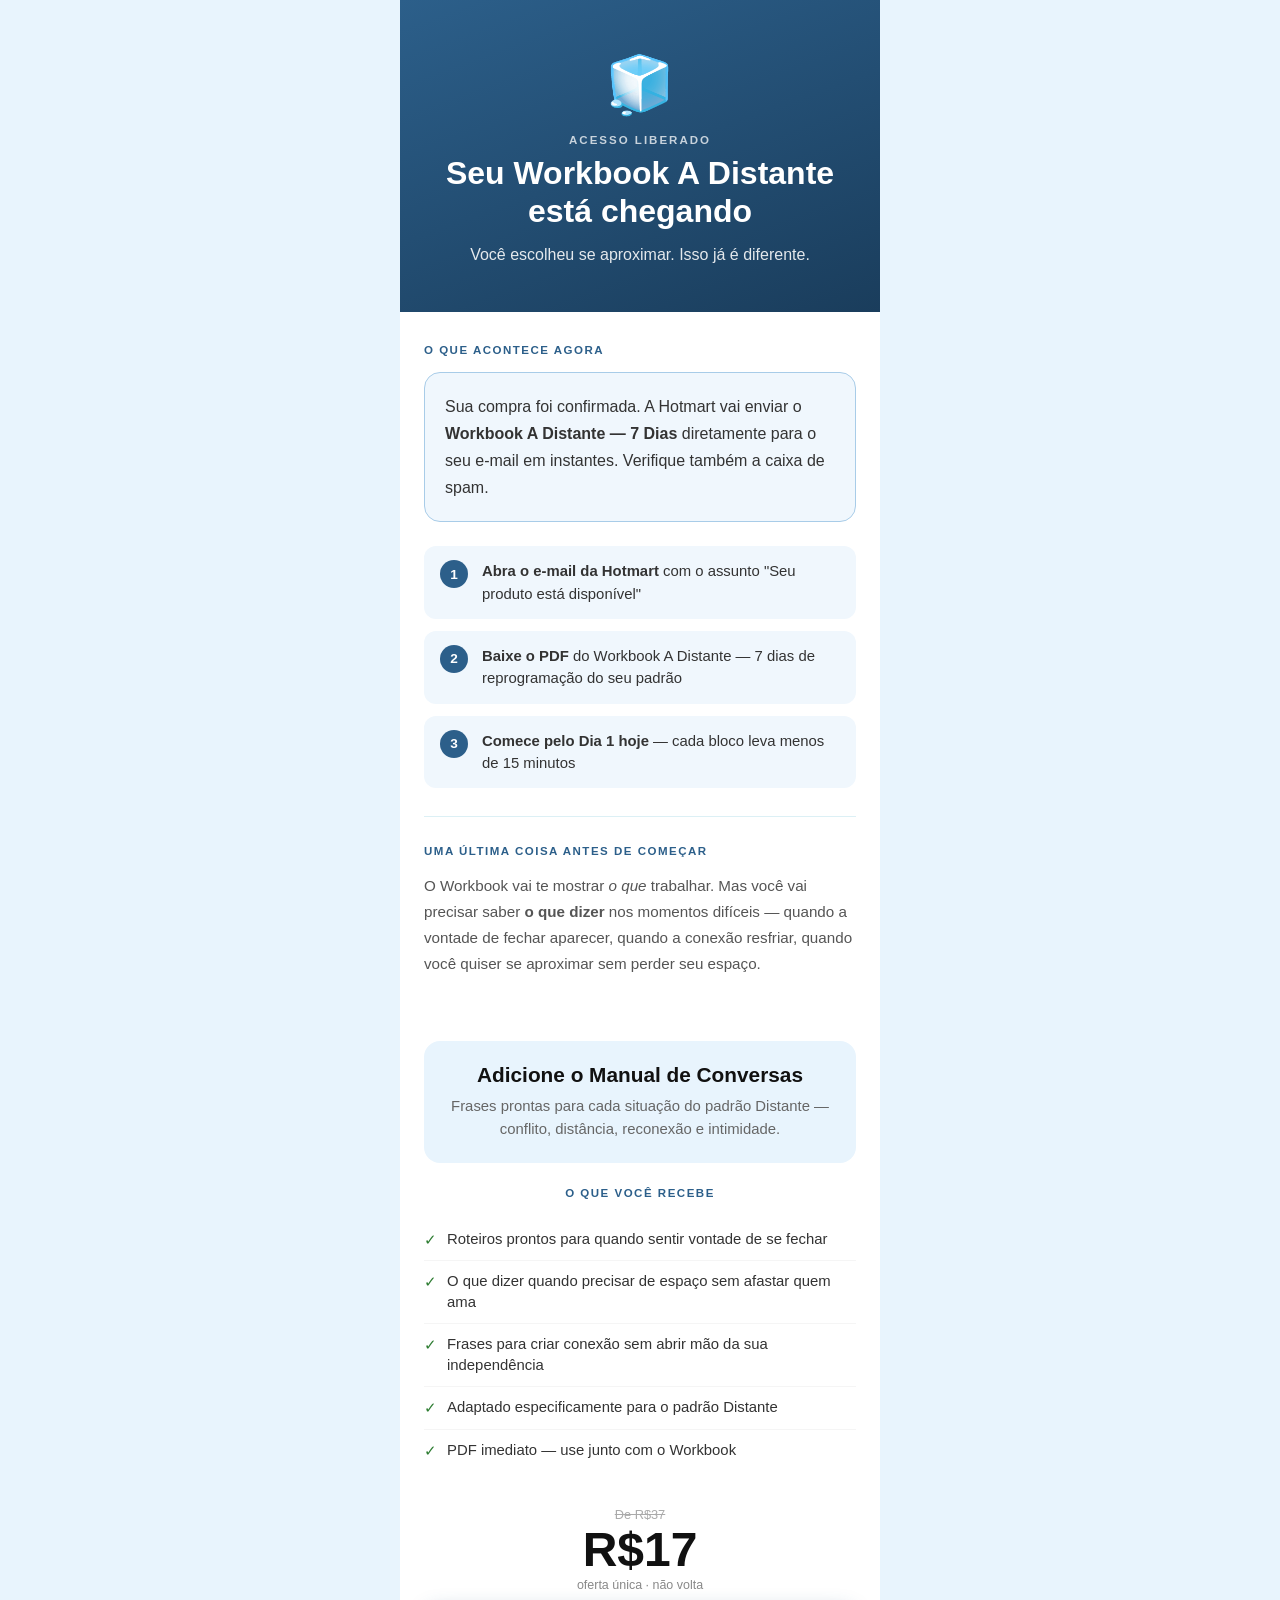
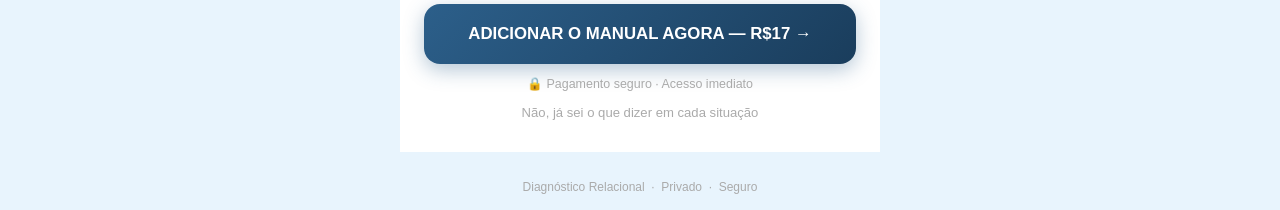
==== entrega-distante.html @ 166bffca "feat: funil completo ÔÇö entrega por perfil + links hotmart" ====
<!DOCTYPE html>
<html lang="pt-BR">
<head>
  <meta charset="UTF-8">
  <meta name="viewport" content="width=device-width, initial-scale=1.0">
  <title>Acesso Liberado — Workbook A Distante</title>
  <link rel="stylesheet" href="style.css">
  <style>
    body { background: #E8F4FD; }
    .hero { background: linear-gradient(160deg, #2C5F8A 0%, #1A3D5C 100%); color:#FFF; text-align:center; padding:52px 24px 44px; }
    .hero-emoji { font-size:3.5rem; display:block; margin-bottom:16px; }
    .hero-label { font-size:0.72rem; font-weight:700; text-transform:uppercase; letter-spacing:2px; opacity:0.75; margin-bottom:8px; }
    .hero-title { font-size:2rem; font-weight:900; line-height:1.2; margin-bottom:12px; }
    .hero-sub { font-size:1rem; opacity:0.88; line-height:1.55; }
    .content { background:#FFF; padding:32px 24px; }
    .section-title { font-size:0.72rem; font-weight:700; text-transform:uppercase; letter-spacing:1.5px; color:#2C5F8A; margin-bottom:16px; }
    .confirm-box { background:#F0F7FD; border:1.5px solid #A8CCE8; border-radius:16px; padding:20px; margin-bottom:24px; }
    .confirm-box p { font-size:1rem; color:#333; line-height:1.7; margin:0; }
    .steps { display:flex; flex-direction:column; gap:12px; margin-bottom:24px; }
    .step { display:flex; gap:14px; align-items:flex-start; padding:14px 16px; background:#F0F7FD; border-radius:12px; }
    .step-num { width:28px; height:28px; border-radius:50%; background:#2C5F8A; color:#FFF; font-weight:800; font-size:0.85rem; display:flex; align-items:center; justify-content:center; flex-shrink:0; }
    .step-text { font-size:0.93rem; color:#333; line-height:1.5; }
    .divider { height:1px; background:#DCF0F5; margin:28px 0; }
    .oto-section { background:#FFF; padding:32px 24px; }
    .oto-hook { background:#E8F4FD; border-radius:16px; padding:22px; text-align:center; margin-bottom:24px; }
    .oto-hook-title { font-size:1.3rem; font-weight:800; color:#111; margin-bottom:8px; }
    .oto-hook-sub { font-size:0.93rem; color:#666; line-height:1.55; }
    .price-block { text-align:center; padding:16px 0 4px; }
    .price-from { font-size:0.8rem; color:#AAA; text-decoration:line-through; margin-bottom:4px; }
    .price-main { font-size:3rem; font-weight:900; color:#111; line-height:1; }
    .price-note { font-size:0.78rem; color:#888; margin-top:4px; }
    .features-list { list-style:none; margin:20px 0; }
    .features-list li { display:flex; align-items:flex-start; gap:10px; padding:10px 0; border-bottom:1px solid #F5F5F5; font-size:0.93rem; color:#333; line-height:1.4; }
    .features-list li:last-child { border-bottom:none; }
    .fi-check { color:#2E7D32; flex-shrink:0; margin-top:1px; }
    .btn-oto { display:block; width:100%; padding:20px; background:linear-gradient(135deg,#2C5F8A,#1A3D5C); color:#FFF; border:none; border-radius:16px; font-size:1.05rem; font-weight:800; text-align:center; text-decoration:none; box-shadow:0 6px 20px rgba(44,95,138,0.35); margin-top:8px; }
    .btn-skip { display:block; text-align:center; font-size:0.82rem; color:#AAA; margin-top:14px; text-decoration:none; }
    .guarantee { text-align:center; font-size:0.78rem; color:#AAA; margin-top:12px; }
    .footer { text-align:center; padding:28px 24px 16px; font-size:0.75rem; color:#AAA; }
  </style>
</head>
<body>

<div class="page-wrap" style="padding:0;max-width:480px;">

  <div class="hero">
    <span class="hero-emoji">🧊</span>
    <p class="hero-label">Acesso liberado</p>
    <h1 class="hero-title">Seu Workbook A Distante está chegando</h1>
    <p class="hero-sub">Você escolheu se aproximar. Isso já é diferente.</p>
  </div>

  <div class="content">
    <p class="section-title">O que acontece agora</p>

    <div class="confirm-box">
      <p>Sua compra foi confirmada. A Hotmart vai enviar o <strong>Workbook A Distante — 7 Dias</strong> diretamente para o seu e-mail em instantes. Verifique também a caixa de spam.</p>
    </div>

    <div class="steps">
      <div class="step">
        <div class="step-num">1</div>
        <p class="step-text"><strong>Abra o e-mail da Hotmart</strong> com o assunto "Seu produto está disponível"</p>
      </div>
      <div class="step">
        <div class="step-num">2</div>
        <p class="step-text"><strong>Baixe o PDF</strong> do Workbook A Distante — 7 dias de reprogramação do seu padrão</p>
      </div>
      <div class="step">
        <div class="step-num">3</div>
        <p class="step-text"><strong>Comece pelo Dia 1 hoje</strong> — cada bloco leva menos de 15 minutos</p>
      </div>
    </div>

    <div class="divider"></div>
    <p class="section-title">Uma última coisa antes de começar</p>
    <p style="font-size:0.95rem;color:#555;line-height:1.7;">O Workbook vai te mostrar <em>o que</em> trabalhar. Mas você vai precisar saber <strong>o que dizer</strong> nos momentos difíceis — quando a vontade de fechar aparecer, quando a conexão resfriar, quando você quiser se aproximar sem perder seu espaço.</p>
  </div>

  <div class="oto-section">
    <div class="oto-hook">
      <p class="oto-hook-title">Adicione o Manual de Conversas</p>
      <p class="oto-hook-sub">Frases prontas para cada situação do padrão Distante — conflito, distância, reconexão e intimidade.</p>
    </div>

    <p class="section-title" style="text-align:center;">O que você recebe</p>
    <ul class="features-list">
      <li><span class="fi-check">✓</span> Roteiros prontos para quando sentir vontade de se fechar</li>
      <li><span class="fi-check">✓</span> O que dizer quando precisar de espaço sem afastar quem ama</li>
      <li><span class="fi-check">✓</span> Frases para criar conexão sem abrir mão da sua independência</li>
      <li><span class="fi-check">✓</span> Adaptado especificamente para o padrão Distante</li>
      <li><span class="fi-check">✓</span> PDF imediato — use junto com o Workbook</li>
    </ul>

    <div class="price-block">
      <p class="price-from">De R$37</p>
      <p class="price-main">R$17</p>
      <p class="price-note">oferta única · não volta</p>
    </div>

    <a href="https://go.hotmart.com/G105624436K" class="btn-oto">ADICIONAR O MANUAL AGORA — R$17 →</a>
    <p class="guarantee">🔒 Pagamento seguro · Acesso imediato</p>
    <a href="#" class="btn-skip" onclick="return false;">Não, já sei o que dizer em cada situação</a>
  </div>

  <div class="footer">Diagnóstico Relacional &nbsp;·&nbsp; Privado &nbsp;·&nbsp; Seguro</div>
</div>

</body>
</html>
---- style.css ----
/* ================================================
   FUNIL QUIZ — DIAGNÓSTICO RELACIONAL
   style.css — Mobile First
   ================================================ */

/* --- Reset & Base --- */
*, *::before, *::after { margin: 0; padding: 0; box-sizing: border-box; }
html { font-size: 16px; -webkit-text-size-adjust: 100%; }
body {
  font-family: -apple-system, BlinkMacSystemFont, 'Segoe UI', Helvetica, Arial, sans-serif;
  background: #F9F6F2;
  color: #1A1A1A;
  min-height: 100vh;
  -webkit-font-smoothing: antialiased;
}
img { max-width: 100%; display: block; }
a { color: inherit; text-decoration: none; }

/* --- Layout --- */
.page-wrap {
  max-width: 480px;
  margin: 0 auto;
  padding: 24px 20px 48px;
  min-height: 100vh;
}
.page-center {
  display: flex;
  flex-direction: column;
  align-items: center;
  justify-content: center;
  min-height: 100vh;
  padding: 24px 20px;
  max-width: 480px;
  margin: 0 auto;
}

/* --- Typography --- */
.headline {
  font-size: 1.75rem;
  font-weight: 800;
  line-height: 1.2;
  color: #111;
  letter-spacing: -0.3px;
}
.subheadline {
  font-size: 1.05rem;
  line-height: 1.55;
  color: #555;
}
.body-text {
  font-size: 1rem;
  line-height: 1.7;
  color: #333;
}
.small-text {
  font-size: 0.8rem;
  color: #888;
  line-height: 1.4;
}
.label-text {
  font-size: 0.7rem;
  font-weight: 700;
  text-transform: uppercase;
  letter-spacing: 1.2px;
}

/* --- Cards --- */
.card {
  background: #FFF;
  border-radius: 20px;
  padding: 28px 24px;
  box-shadow: 0 2px 20px rgba(0,0,0,0.06);
}
.card-sm {
  background: #FFF;
  border-radius: 16px;
  padding: 16px 20px;
  box-shadow: 0 1px 8px rgba(0,0,0,0.05);
}

/* --- Buttons --- */
.btn {
  display: block;
  width: 100%;
  padding: 18px 24px;
  border: none;
  border-radius: 14px;
  font-size: 1rem;
  font-weight: 700;
  text-align: center;
  cursor: pointer;
  text-decoration: none;
  transition: transform 0.1s ease, box-shadow 0.2s ease;
  letter-spacing: 0.2px;
  line-height: 1.2;
}
.btn:active { transform: scale(0.97); }

.btn-dark {
  background: #111;
  color: #FFF;
  box-shadow: 0 4px 16px rgba(0,0,0,0.2);
}
.btn-dark:hover { box-shadow: 0 6px 20px rgba(0,0,0,0.28); }

.btn-outline {
  background: transparent;
  color: #111;
  border: 2px solid #DDD;
}

.btn-profile {
  background: var(--primary);
  color: #FFF;
  box-shadow: 0 4px 16px rgba(0,0,0,0.2);
}

.btn-share {
  background: #F2F2F2;
  color: #333;
  border: 1.5px solid #E0E0E0;
  font-size: 0.95rem;
}

/* --- Badge --- */
.badge {
  display: inline-block;
  padding: 5px 14px;
  border-radius: 30px;
  font-size: 0.7rem;
  font-weight: 700;
  text-transform: uppercase;
  letter-spacing: 1px;
}
.badge-neutral { background: #F0F0F0; color: #666; }

/* --- Spacers --- */
.mt-4  { margin-top: 4px; }
.mt-8  { margin-top: 8px; }
.mt-12 { margin-top: 12px; }
.mt-16 { margin-top: 16px; }
.mt-20 { margin-top: 20px; }
.mt-24 { margin-top: 24px; }
.mt-32 { margin-top: 32px; }
.mt-40 { margin-top: 40px; }
.mb-8  { margin-bottom: 8px; }
.mb-16 { margin-bottom: 16px; }
.mb-24 { margin-bottom: 24px; }

/* --- Divider --- */
.divider {
  height: 1px;
  background: #EEE;
  margin: 28px 0;
}

/* --- Utility --- */
.text-center { text-align: center; }
.text-muted   { color: #888; }
.w-full { width: 100%; }
.flex-center { display: flex; align-items: center; justify-content: center; gap: 8px; }

/* --- Progress Bar (Quiz) --- */
.progress-wrap {
  position: fixed;
  top: 0; left: 0; right: 0;
  z-index: 100;
  background: #FFF;
  padding: 12px 20px 10px;
  box-shadow: 0 1px 8px rgba(0,0,0,0.06);
}
.progress-bar-bg {
  background: #EEE;
  border-radius: 10px;
  height: 6px;
  overflow: hidden;
}
.progress-bar-fill {
  height: 100%;
  border-radius: 10px;
  background: linear-gradient(90deg, #C8956C, #8B1A2C);
  transition: width 0.4s ease;
}
.progress-label {
  font-size: 0.72rem;
  font-weight: 600;
  color: #999;
  text-align: right;
  margin-top: 5px;
}

/* --- Quiz Question --- */
.quiz-wrap {
  max-width: 480px;
  margin: 0 auto;
  padding: 100px 20px 48px;
}
.question-card {
  background: #FFF;
  border-radius: 24px;
  padding: 32px 24px 24px;
  box-shadow: 0 4px 24px rgba(0,0,0,0.08);
  animation: fadeUp 0.3s ease;
}
@keyframes fadeUp {
  from { opacity: 0; transform: translateY(12px); }
  to   { opacity: 1; transform: translateY(0); }
}
.question-text {
  font-size: 1.15rem;
  font-weight: 700;
  line-height: 1.4;
  color: #111;
  margin-bottom: 24px;
}
.options-list { list-style: none; display: flex; flex-direction: column; gap: 10px; }
.option-item {
  padding: 16px 18px;
  border-radius: 12px;
  border: 2px solid #EEE;
  background: #FFF;
  cursor: pointer;
  font-size: 0.95rem;
  line-height: 1.4;
  color: #222;
  transition: border-color 0.15s, background 0.15s, transform 0.1s;
  user-select: none;
}
.option-item:active { transform: scale(0.98); }
.option-item.selected {
  border-color: #111;
  background: #111;
  color: #FFF;
}
.option-item:hover:not(.selected) { border-color: #BBB; background: #FAFAFA; }

/* --- Profile Page Hero --- */
.profile-hero {
  background: var(--primary);
  color: #FFF;
  text-align: center;
  padding: 48px 24px 40px;
}
.profile-emoji {
  font-size: 3.5rem;
  margin-bottom: 16px;
  display: block;
}
.profile-name {
  font-size: 2rem;
  font-weight: 800;
  letter-spacing: -0.5px;
  margin-bottom: 8px;
}
.profile-tagline {
  font-size: 1rem;
  opacity: 0.85;
  line-height: 1.5;
}

/* --- Profile Colors --- */
.theme-guardia  { --primary: #C8956C; --light: #F5EDE0; --dark: #7A4E2D; }
.theme-tempestade { --primary: #8B1A2C; --light: #FDEEF0; --dark: #5C0F1C; }
.theme-distante  { --primary: #2C5F8A; --light: #E8F4FD; --dark: #1A3D5C; }

/* --- Offer Section --- */
.offer-section {
  background: #FFF;
  border-radius: 20px;
  padding: 28px 24px;
  box-shadow: 0 4px 24px rgba(0,0,0,0.08);
  text-align: center;
}
.price-display {
  display: flex;
  align-items: baseline;
  justify-content: center;
  gap: 6px;
  margin: 16px 0;
}
.price-currency { font-size: 1.1rem; font-weight: 700; color: #111; }
.price-value    { font-size: 3rem; font-weight: 800; color: #111; line-height: 1; }
.price-original { font-size: 0.9rem; text-decoration: line-through; color: #AAA; }
.offer-features { list-style: none; text-align: left; margin: 20px 0; }
.offer-features li {
  padding: 8px 0;
  font-size: 0.95rem;
  color: #333;
  border-bottom: 1px solid #F5F5F5;
  display: flex;
  align-items: flex-start;
  gap: 10px;
}
.offer-features li:last-child { border-bottom: none; }
.check { color: #2E7D32; font-size: 1rem; flex-shrink: 0; margin-top: 1px; }

/* --- Testimonial --- */
.testimonial {
  background: #FFF;
  border-radius: 16px;
  padding: 20px;
  border-left: 3px solid var(--primary, #111);
}
.testimonial-text { font-size: 0.95rem; font-style: italic; color: #333; line-height: 1.6; }
.testimonial-author { font-size: 0.8rem; font-weight: 700; color: #888; margin-top: 8px; }

/* --- Loading Screen --- */
.loading-screen {
  display: flex;
  flex-direction: column;
  align-items: center;
  justify-content: center;
  min-height: 100vh;
  text-align: center;
  padding: 40px 24px;
  background: #F9F6F2;
}
.spinner {
  width: 48px; height: 48px;
  border: 4px solid #EEE;
  border-top-color: #8B1A2C;
  border-radius: 50%;
  animation: spin 0.8s linear infinite;
  margin: 0 auto 24px;
}
@keyframes spin { to { transform: rotate(360deg); } }

/* --- Entrega Page --- */
.entrega-hero {
  text-align: center;
  padding: 40px 24px 32px;
}
.entrega-icon { font-size: 4rem; margin-bottom: 16px; }

/* --- Share Toast --- */
.toast {
  position: fixed;
  bottom: 24px; left: 50%;
  transform: translateX(-50%) translateY(80px);
  background: #111;
  color: #FFF;
  padding: 12px 24px;
  border-radius: 30px;
  font-size: 0.88rem;
  font-weight: 600;
  opacity: 0;
  transition: transform 0.3s ease, opacity 0.3s ease;
  white-space: nowrap;
  z-index: 999;
  pointer-events: none;
}
.toast.show {
  opacity: 1;
  transform: translateX(-50%) translateY(0);
}

/* --- Responsive tweaks for slightly larger screens --- */
@media (min-width: 481px) {
  .page-wrap, .quiz-wrap, .page-center {
    border-radius: 0;
  }
}
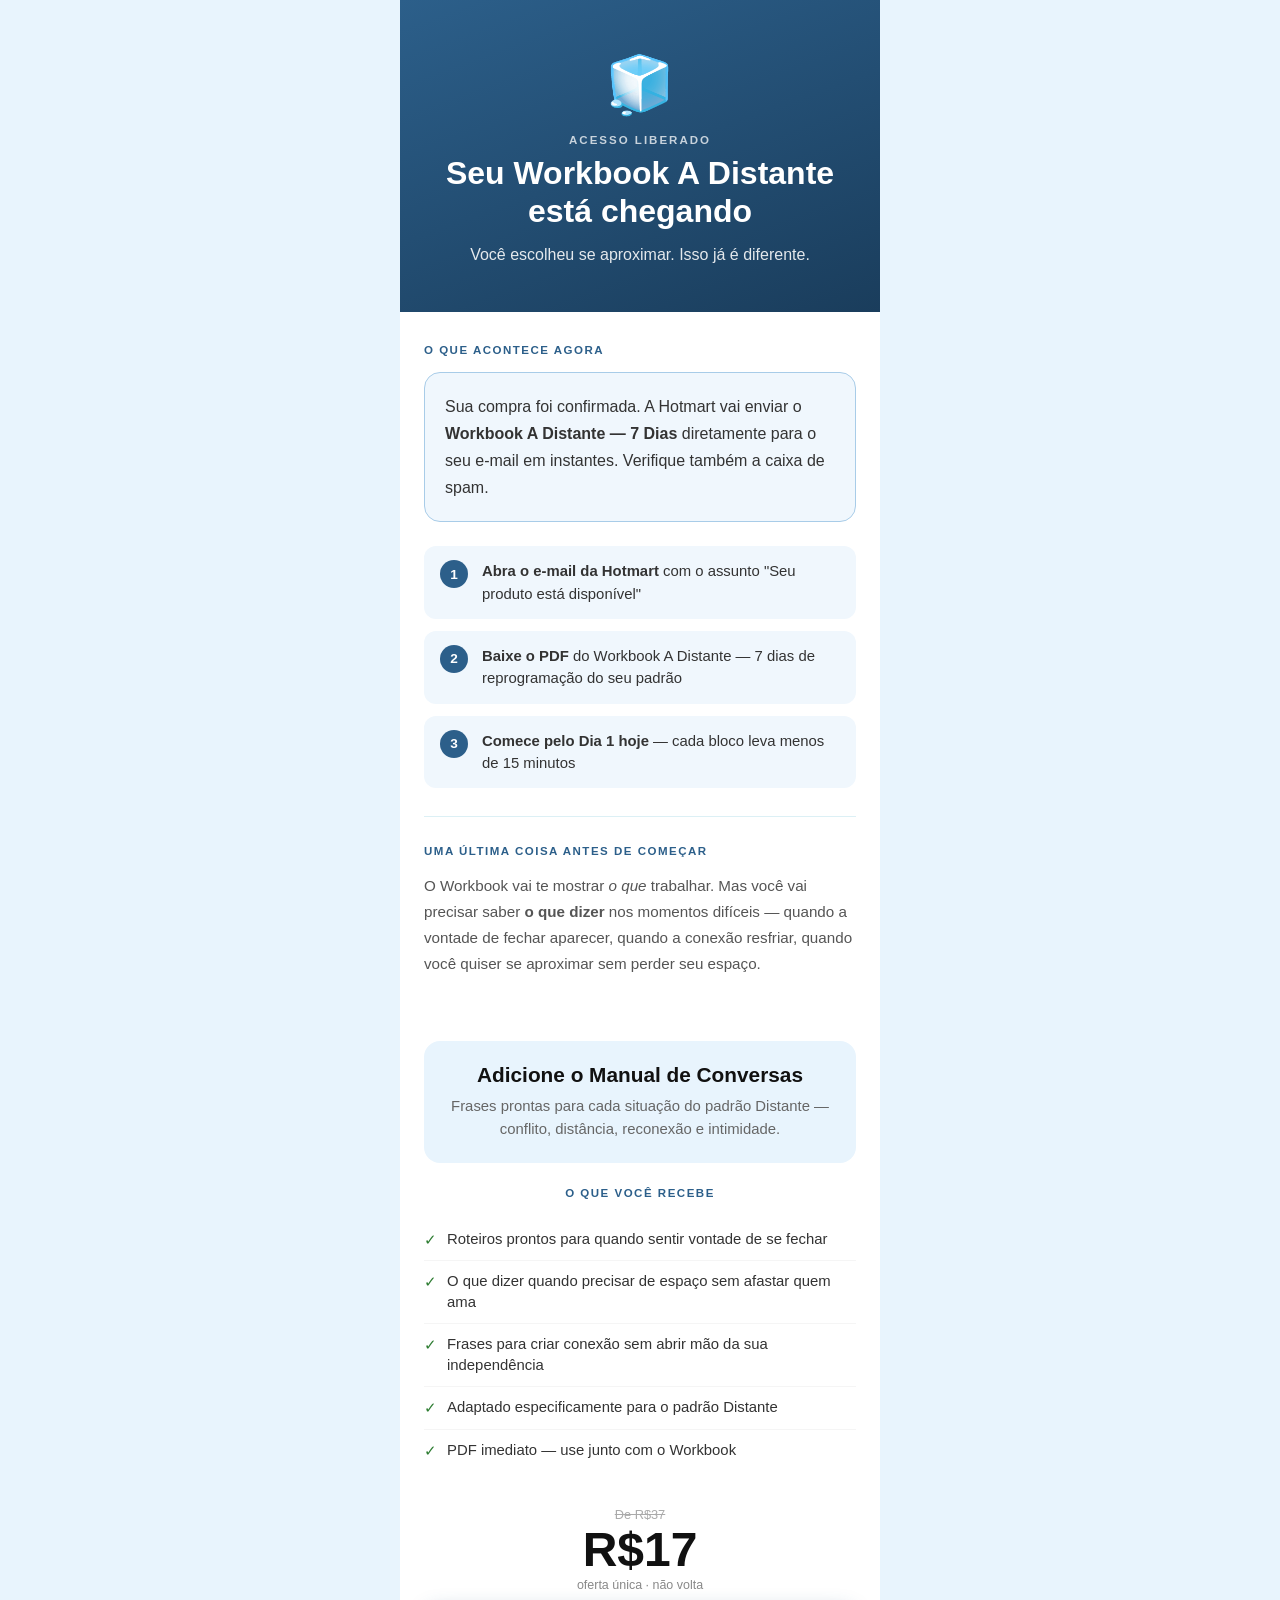
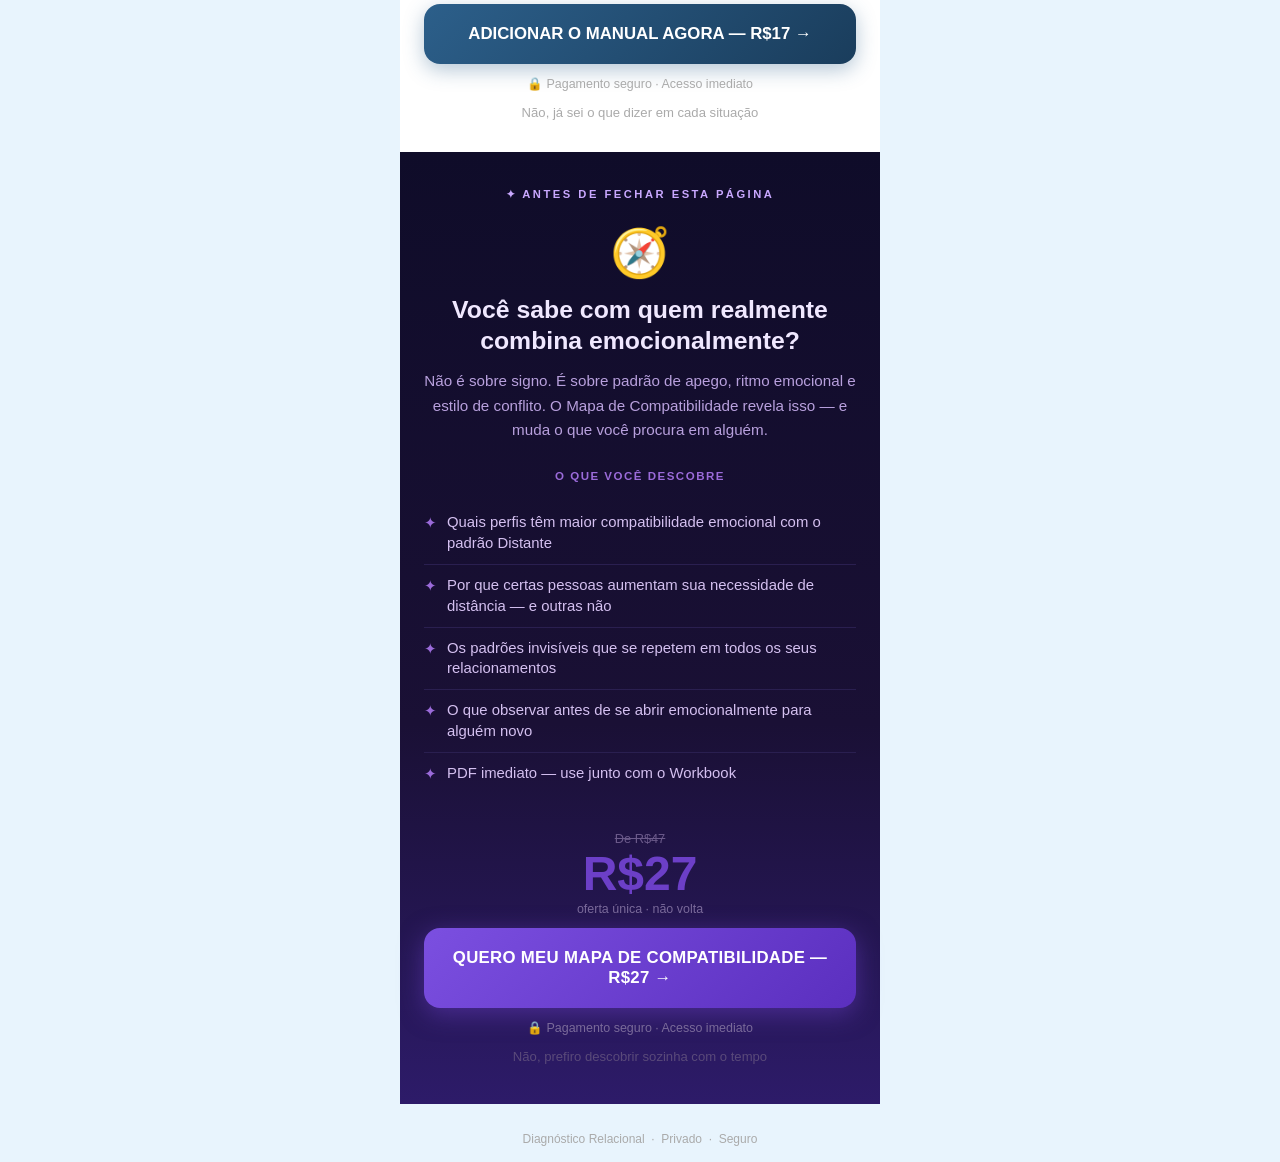
==== commit 4d5c6d28: "feat: OTO2 Mapa de Compatibilidade + entrega-mapa.html" ====
--- a/entrega-distante.html
+++ b/entrega-distante.html
@@ -37,6 +37,20 @@
     .btn-skip { display:block; text-align:center; font-size:0.82rem; color:#AAA; margin-top:14px; text-decoration:none; }
     .guarantee { text-align:center; font-size:0.78rem; color:#AAA; margin-top:12px; }
     .footer { text-align:center; padding:28px 24px 16px; font-size:0.75rem; color:#AAA; }
+    /* ── OTO 2: MAPA ─────────────────────────────── */
+    .oto2-section { background:linear-gradient(180deg,#0F0C29 0%,#1A1035 60%,#2D1B69 100%); padding:36px 24px 40px; }
+    .oto2-tag { text-align:center; font-size:0.7rem; font-weight:700; letter-spacing:2.5px; text-transform:uppercase; color:#C9A8FF; margin-bottom:24px; }
+    .oto2-hook { text-align:center; margin-bottom:28px; }
+    .oto2-emoji { font-size:3rem; display:block; margin-bottom:14px; }
+    .oto2-title { font-size:1.55rem; font-weight:900; color:#F0E8FF; line-height:1.25; margin-bottom:12px; }
+    .oto2-sub { font-size:0.95rem; color:#B8A0DD; line-height:1.6; }
+    .oto2-section .section-title { color:#9B6BDA !important; }
+    .oto2-section .features-list li { border-bottom-color:#2A1F50; color:#D4C0F0; }
+    .oto2-section .price-from { color:#6B5A8A; }
+    .oto2-section .price-note { color:#7A6A9A; }
+    .oto2-section .guarantee { color:#7A6A9A; }
+    .oto2-section .btn-skip { color:#5A4A7A; }
+    .btn-oto2 { display:block; width:100%; padding:20px; background:linear-gradient(135deg,#7B4FE0,#5B2FBF); color:#FFF; border:none; border-radius:16px; font-size:1.05rem; font-weight:800; text-align:center; text-decoration:none; box-shadow:0 6px 24px rgba(108,63,199,0.5); margin-top:8px; letter-spacing:0.3px; }
   </style>
 </head>
 <body>
@@ -103,6 +117,37 @@
     <a href="#" class="btn-skip" onclick="return false;">Não, já sei o que dizer em cada situação</a>
   </div>
 
+  <!-- ═══════════════════════════════════════════ -->
+  <!-- OTO 2 — MAPA DE COMPATIBILIDADE           -->
+  <!-- ═══════════════════════════════════════════ -->
+  <div class="oto2-section">
+    <div class="oto2-tag">✦ Antes de fechar esta página</div>
+    <div class="oto2-hook">
+      <span class="oto2-emoji">🧭</span>
+      <h2 class="oto2-title">Você sabe com quem realmente combina emocionalmente?</h2>
+      <p class="oto2-sub">Não é sobre signo. É sobre padrão de apego, ritmo emocional e estilo de conflito. O Mapa de Compatibilidade revela isso — e muda o que você procura em alguém.</p>
+    </div>
+
+    <p class="section-title" style="text-align:center;color:#9B6BDA;">O que você descobre</p>
+    <ul class="features-list">
+      <li><span class="fi-check" style="color:#9B6BDA;">✦</span> Quais perfis têm maior compatibilidade emocional com o padrão Distante</li>
+      <li><span class="fi-check" style="color:#9B6BDA;">✦</span> Por que certas pessoas aumentam sua necessidade de distância — e outras não</li>
+      <li><span class="fi-check" style="color:#9B6BDA;">✦</span> Os padrões invisíveis que se repetem em todos os seus relacionamentos</li>
+      <li><span class="fi-check" style="color:#9B6BDA;">✦</span> O que observar antes de se abrir emocionalmente para alguém novo</li>
+      <li><span class="fi-check" style="color:#9B6BDA;">✦</span> PDF imediato — use junto com o Workbook</li>
+    </ul>
+
+    <div class="price-block">
+      <p class="price-from">De R$47</p>
+      <p class="price-main" style="color:#6C3FC7;">R$27</p>
+      <p class="price-note">oferta única · não volta</p>
+    </div>
+
+    <a href="https://go.hotmart.com/L105624307I" class="btn-oto2">QUERO MEU MAPA DE COMPATIBILIDADE — R$27 →</a>
+    <p class="guarantee">🔒 Pagamento seguro · Acesso imediato</p>
+    <a href="#" class="btn-skip" onclick="return false;">Não, prefiro descobrir sozinha com o tempo</a>
+  </div>
+
   <div class="footer">Diagnóstico Relacional &nbsp;·&nbsp; Privado &nbsp;·&nbsp; Seguro</div>
 </div>
 
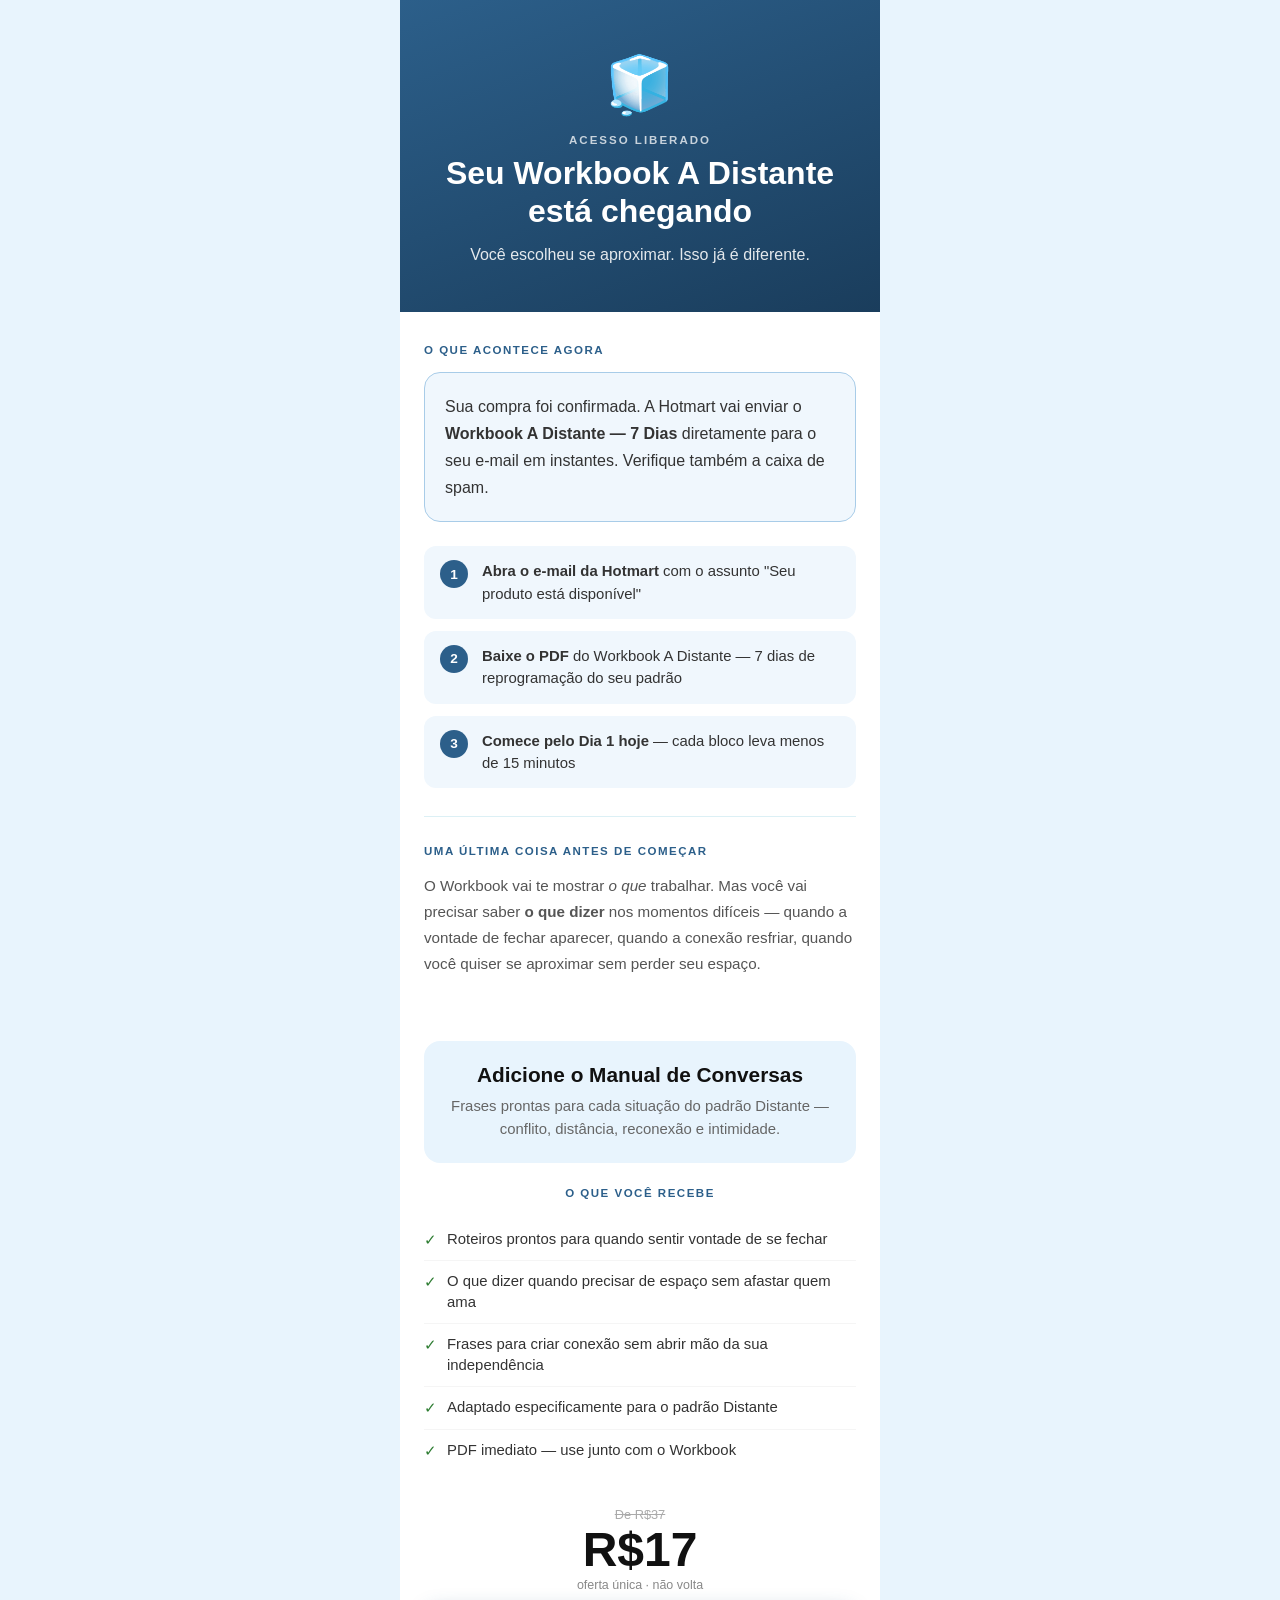
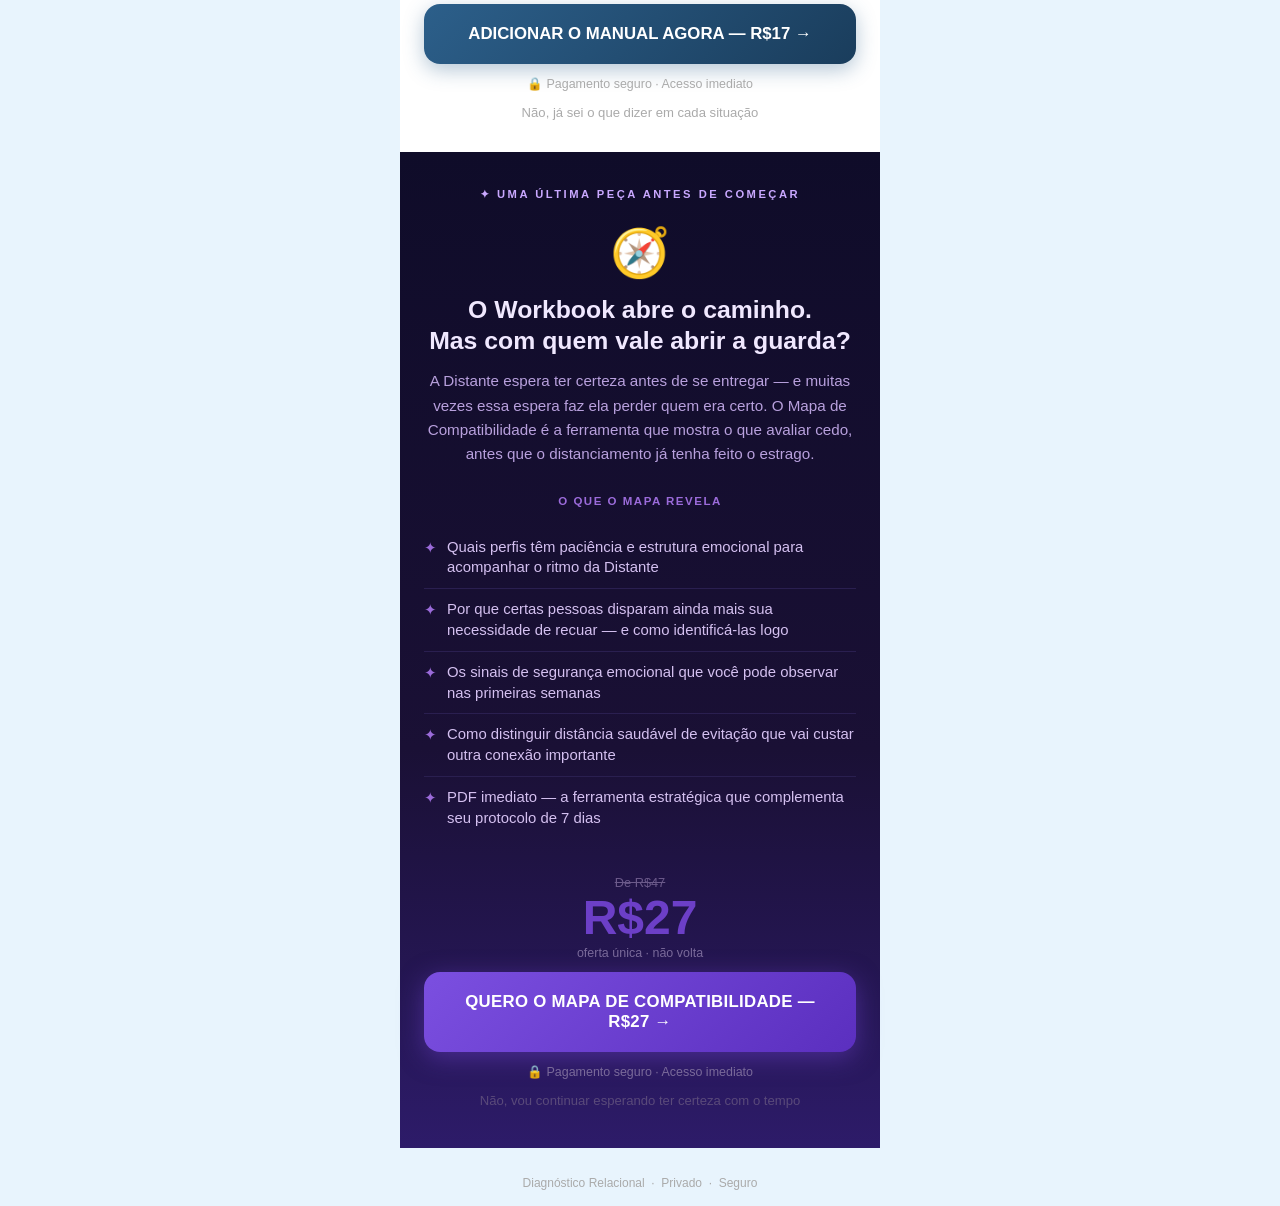
==== commit ba63d3dd: "feat: entrega pages - mapa reposicionado como ferramenta estrategica por perfil" ====
--- a/entrega-distante.html
+++ b/entrega-distante.html
@@ -121,20 +121,20 @@
   <!-- OTO 2 — MAPA DE COMPATIBILIDADE           -->
   <!-- ═══════════════════════════════════════════ -->
   <div class="oto2-section">
-    <div class="oto2-tag">✦ Antes de fechar esta página</div>
+    <div class="oto2-tag">✦ Uma última peça antes de começar</div>
     <div class="oto2-hook">
       <span class="oto2-emoji">🧭</span>
-      <h2 class="oto2-title">Você sabe com quem realmente combina emocionalmente?</h2>
-      <p class="oto2-sub">Não é sobre signo. É sobre padrão de apego, ritmo emocional e estilo de conflito. O Mapa de Compatibilidade revela isso — e muda o que você procura em alguém.</p>
+      <h2 class="oto2-title">O Workbook abre o caminho.<br>Mas com quem vale abrir a guarda?</h2>
+      <p class="oto2-sub">A Distante espera ter certeza antes de se entregar — e muitas vezes essa espera faz ela perder quem era certo. O Mapa de Compatibilidade é a ferramenta que mostra o que avaliar cedo, antes que o distanciamento já tenha feito o estrago.</p>
     </div>
 
-    <p class="section-title" style="text-align:center;color:#9B6BDA;">O que você descobre</p>
+    <p class="section-title" style="text-align:center;color:#9B6BDA;">O que o Mapa revela</p>
     <ul class="features-list">
-      <li><span class="fi-check" style="color:#9B6BDA;">✦</span> Quais perfis têm maior compatibilidade emocional com o padrão Distante</li>
-      <li><span class="fi-check" style="color:#9B6BDA;">✦</span> Por que certas pessoas aumentam sua necessidade de distância — e outras não</li>
-      <li><span class="fi-check" style="color:#9B6BDA;">✦</span> Os padrões invisíveis que se repetem em todos os seus relacionamentos</li>
-      <li><span class="fi-check" style="color:#9B6BDA;">✦</span> O que observar antes de se abrir emocionalmente para alguém novo</li>
-      <li><span class="fi-check" style="color:#9B6BDA;">✦</span> PDF imediato — use junto com o Workbook</li>
+      <li><span class="fi-check" style="color:#9B6BDA;">✦</span> Quais perfis têm paciência e estrutura emocional para acompanhar o ritmo da Distante</li>
+      <li><span class="fi-check" style="color:#9B6BDA;">✦</span> Por que certas pessoas disparam ainda mais sua necessidade de recuar — e como identificá-las logo</li>
+      <li><span class="fi-check" style="color:#9B6BDA;">✦</span> Os sinais de segurança emocional que você pode observar nas primeiras semanas</li>
+      <li><span class="fi-check" style="color:#9B6BDA;">✦</span> Como distinguir distância saudável de evitação que vai custar outra conexão importante</li>
+      <li><span class="fi-check" style="color:#9B6BDA;">✦</span> PDF imediato — a ferramenta estratégica que complementa seu protocolo de 7 dias</li>
     </ul>
 
     <div class="price-block">
@@ -143,9 +143,9 @@
       <p class="price-note">oferta única · não volta</p>
     </div>
 
-    <a href="https://go.hotmart.com/L105624307I" class="btn-oto2">QUERO MEU MAPA DE COMPATIBILIDADE — R$27 →</a>
+    <a href="https://go.hotmart.com/L105624307I" class="btn-oto2">QUERO O MAPA DE COMPATIBILIDADE — R$27 →</a>
     <p class="guarantee">🔒 Pagamento seguro · Acesso imediato</p>
-    <a href="#" class="btn-skip" onclick="return false;">Não, prefiro descobrir sozinha com o tempo</a>
+    <a href="#" class="btn-skip" onclick="return false;">Não, vou continuar esperando ter certeza com o tempo</a>
   </div>
 
   <div class="footer">Diagnóstico Relacional &nbsp;·&nbsp; Privado &nbsp;·&nbsp; Seguro</div>
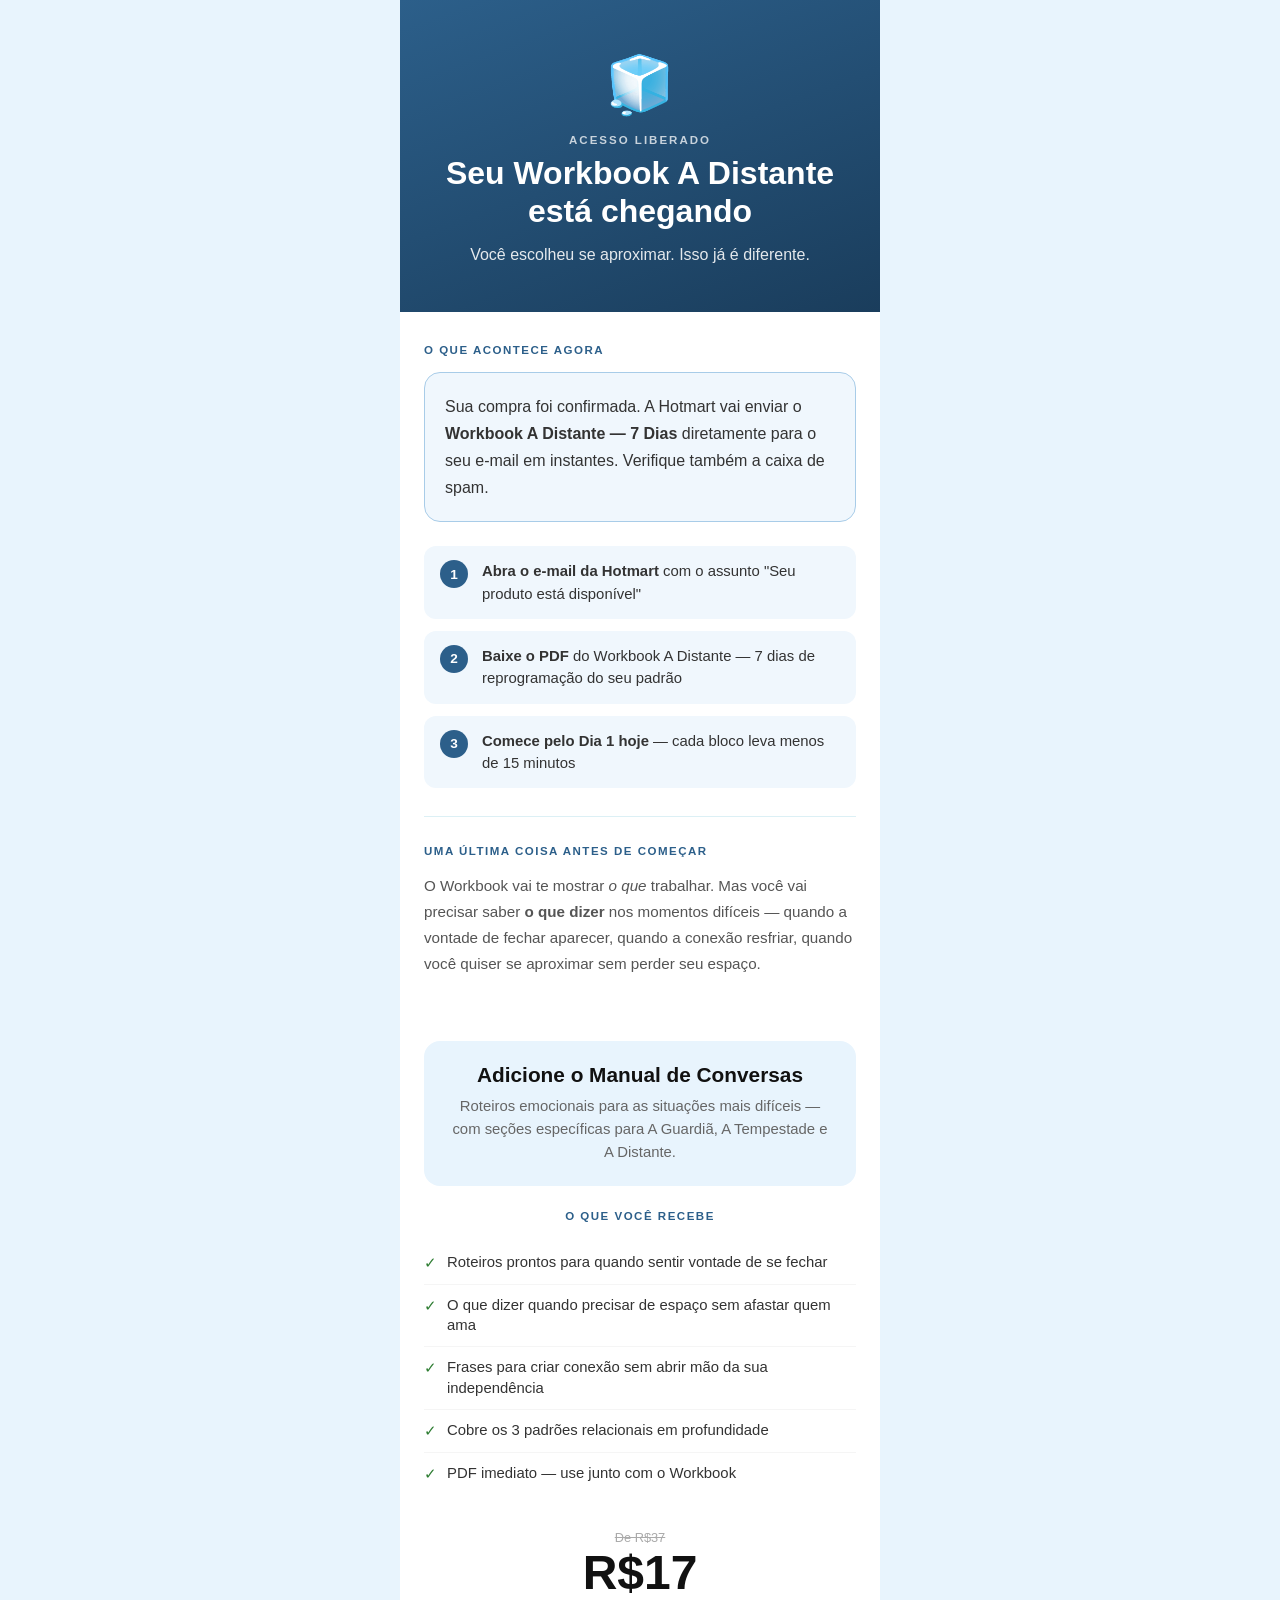
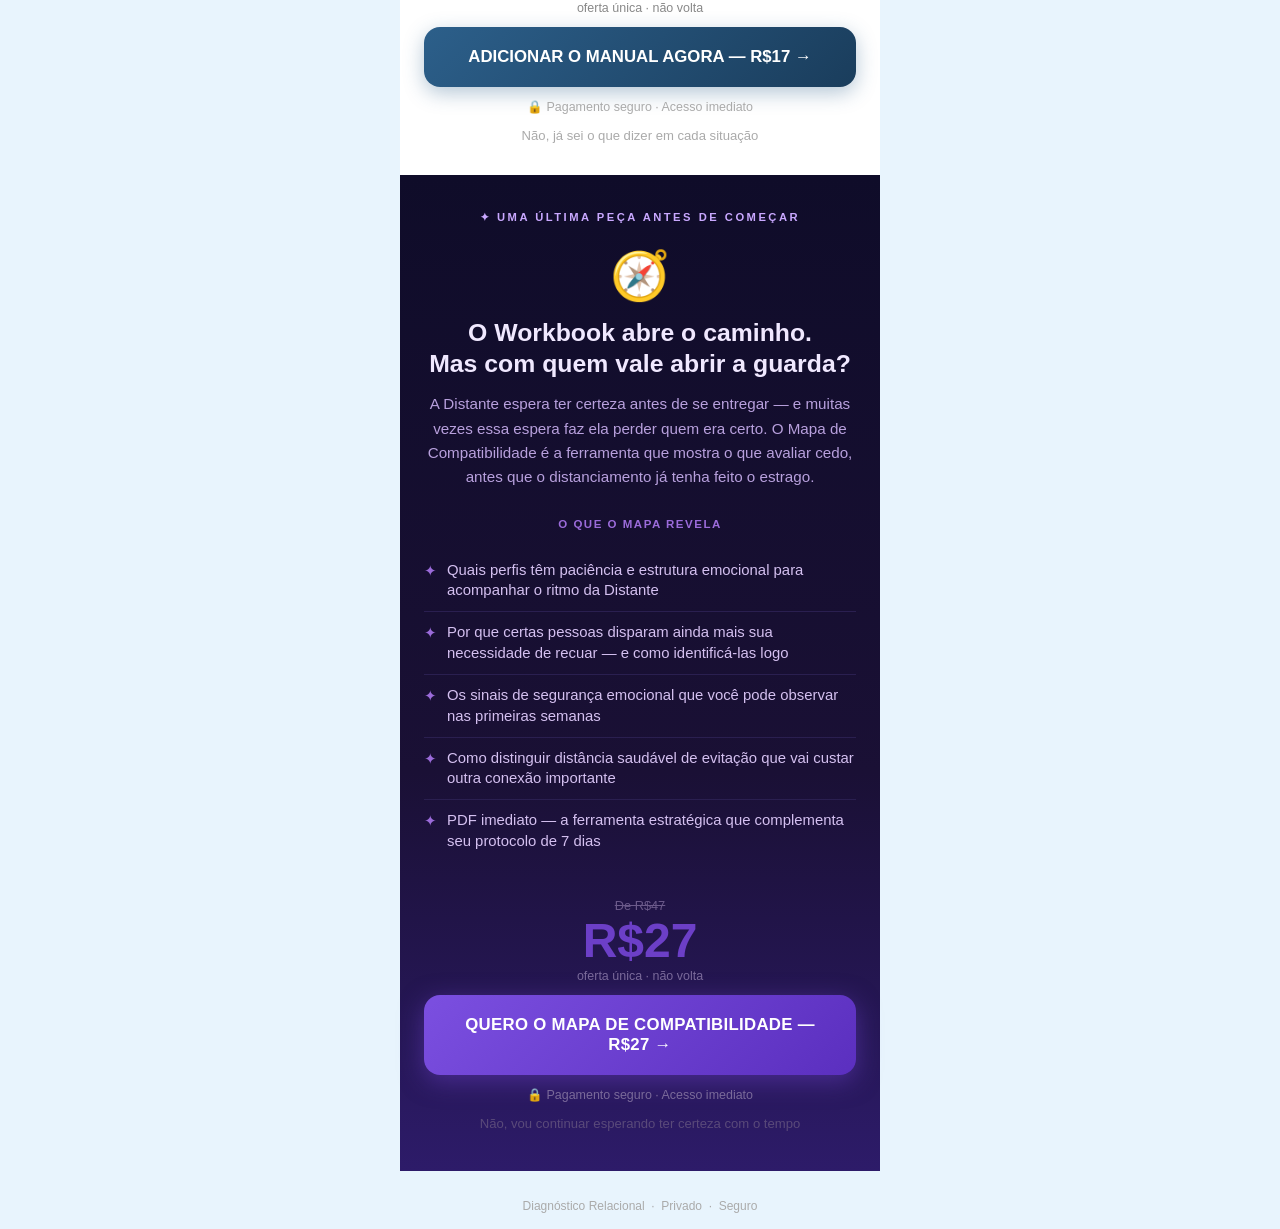
==== commit dad27872: "feat: ecossistema completo - workbooks protocolo emocional 7 fases + manual conversas + mapa compati" ====
--- a/entrega-distante.html
+++ b/entrega-distante.html
@@ -94,7 +94,7 @@
   <div class="oto-section">
     <div class="oto-hook">
       <p class="oto-hook-title">Adicione o Manual de Conversas</p>
-      <p class="oto-hook-sub">Frases prontas para cada situação do padrão Distante — conflito, distância, reconexão e intimidade.</p>
+      <p class="oto-hook-sub">Roteiros emocionais para as situações mais difíceis — com seções específicas para A Guardiã, A Tempestade e A Distante.</p>
     </div>
 
     <p class="section-title" style="text-align:center;">O que você recebe</p>
@@ -102,7 +102,7 @@
       <li><span class="fi-check">✓</span> Roteiros prontos para quando sentir vontade de se fechar</li>
       <li><span class="fi-check">✓</span> O que dizer quando precisar de espaço sem afastar quem ama</li>
       <li><span class="fi-check">✓</span> Frases para criar conexão sem abrir mão da sua independência</li>
-      <li><span class="fi-check">✓</span> Adaptado especificamente para o padrão Distante</li>
+      <li><span class="fi-check">✓</span> Cobre os 3 padrões relacionais em profundidade</li>
       <li><span class="fi-check">✓</span> PDF imediato — use junto com o Workbook</li>
     </ul>
 
